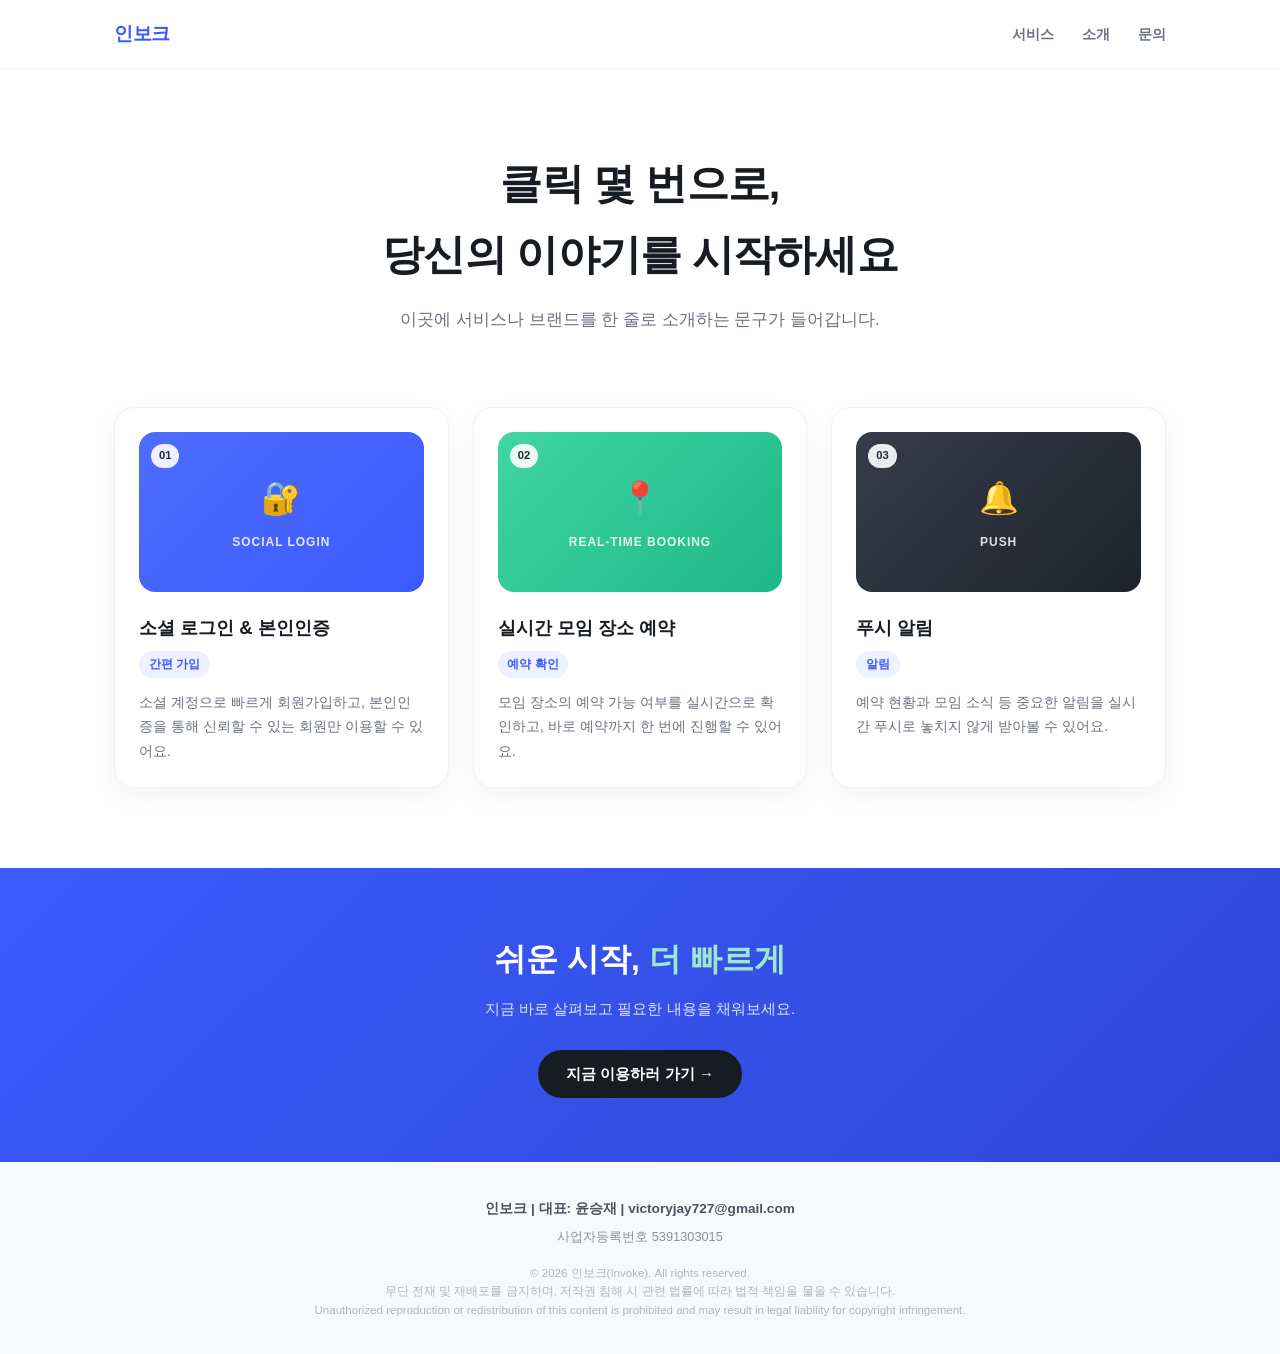
==== index.html @ 13a58f14 "기능 카드 3종을 실제 서비스 기능으로 교체 소셜 로그인/본인인증, 실시간 모임 장소 예약, 푸시 알림.  Co-Authored-By: Claude Sonnet 5 <noreply" ====
<!doctype html>
<html lang="ko">
<head>
  <meta charset="UTF-8" />
  <meta name="viewport" content="width=device-width, initial-scale=1.0" />
  <title>인보크</title>
  <link rel="stylesheet" href="style.css" />
</head>
<body>
  <header class="site-header">
    <div class="header-inner">
      <div class="logo">인보크</div>
      <nav class="nav" aria-hidden="true">
        <span>서비스</span>
        <span>소개</span>
        <span>문의</span>
      </nav>
    </div>
  </header>

  <main>
    <section class="hero">
      <h1>클릭 몇 번으로,<br />당신의 이야기를 시작하세요</h1>
      <p class="hero-sub">
        이곳에 서비스나 브랜드를 한 줄로 소개하는 문구가 들어갑니다.
      </p>
    </section>

    <section class="features">
      <div class="feature-card">
        <div class="feature-visual visual-blue">
          <span class="badge">01</span>
          <div class="mock">
            <span class="mock-icon">🔐</span>
            <span class="mock-label">SOCIAL LOGIN</span>
          </div>
        </div>
        <h3>소셜 로그인 &amp; 본인인증</h3>
        <p class="tag">간편 가입</p>
        <p class="desc">
          소셜 계정으로 빠르게 회원가입하고, 본인인증을 통해 신뢰할 수
          있는 회원만 이용할 수 있어요.
        </p>
      </div>

      <div class="feature-card">
        <div class="feature-visual visual-green">
          <span class="badge">02</span>
          <div class="mock">
            <span class="mock-icon">📍</span>
            <span class="mock-label">REAL-TIME BOOKING</span>
          </div>
        </div>
        <h3>실시간 모임 장소 예약</h3>
        <p class="tag">예약 확인</p>
        <p class="desc">
          모임 장소의 예약 가능 여부를 실시간으로 확인하고, 바로 예약까지
          한 번에 진행할 수 있어요.
        </p>
      </div>

      <div class="feature-card">
        <div class="feature-visual visual-dark">
          <span class="badge">03</span>
          <div class="mock">
            <span class="mock-icon">🔔</span>
            <span class="mock-label">PUSH</span>
          </div>
        </div>
        <h3>푸시 알림</h3>
        <p class="tag">알림</p>
        <p class="desc">
          예약 현황과 모임 소식 등 중요한 알림을 실시간 푸시로 놓치지
          않게 받아볼 수 있어요.
        </p>
      </div>
    </section>

    <section class="cta-banner">
      <h2>쉬운 시작, <span>더 빠르게</span></h2>
      <p>지금 바로 살펴보고 필요한 내용을 채워보세요.</p>
      <button class="cta-btn" type="button">지금 이용하러 가기 →</button>
    </section>
  </main>

  <footer>
    <p class="footer-brand">인보크 | 대표: 윤승재 | victoryjay727@gmail.com</p>
    <p>사업자등록번호 5391303015</p>
    <p class="copyright">
      © 2026 인보크(Invoke). All rights reserved.<br />
      무단 전재 및 재배포를 금지하며, 저작권 침해 시 관련 법률에 따라 법적 책임을 물을 수 있습니다.<br />
      Unauthorized reproduction or redistribution of this content is prohibited and may result in legal liability for copyright infringement.
    </p>
  </footer>
</body>
</html>
---- style.css ----
* {
  box-sizing: border-box;
  margin: 0;
  padding: 0;
}

html {
  scroll-behavior: smooth;
}

body {
  font-family: "Pretendard", "Apple SD Gothic Neo", "Malgun Gothic", -apple-system,
    BlinkMacSystemFont, sans-serif;
  color: #262b33;
  background: #ffffff;
  line-height: 1.7;
}

a {
  color: inherit;
  text-decoration: none;
}

/* Header */

.site-header {
  border-bottom: 1px solid #eef0f4;
  position: sticky;
  top: 0;
  background: #ffffff;
  z-index: 10;
}

.header-inner {
  max-width: 1100px;
  margin: 0 auto;
  padding: 1.1rem 1.5rem;
  display: flex;
  align-items: center;
  justify-content: space-between;
}

.logo {
  font-weight: 800;
  font-size: 1.2rem;
  letter-spacing: -0.02em;
  color: #3b5bfd;
}

.nav {
  display: flex;
  gap: 1.75rem;
  font-size: 0.9rem;
  font-weight: 600;
  color: #6b7280;
  cursor: default;
  user-select: none;
}

/* Hero */

.hero {
  max-width: 720px;
  margin: 0 auto;
  padding: clamp(3rem, 8vw, 5rem) 1.5rem clamp(1.5rem, 5vw, 2.5rem);
  text-align: center;
}

.hero h1 {
  font-size: clamp(1.6rem, 5vw, 2.6rem);
  font-weight: 800;
  letter-spacing: -0.02em;
  color: #171b22;
}

.hero-sub {
  margin-top: 1rem;
  font-size: clamp(0.95rem, 2.5vw, 1.05rem);
  color: #6b7280;
}

/* Features */

.features {
  max-width: 1100px;
  margin: 0 auto;
  padding: clamp(1rem, 4vw, 2rem) 1.5rem clamp(3rem, 8vw, 5rem);
  display: grid;
  grid-template-columns: repeat(3, 1fr);
  gap: 1.5rem;
}

@media (max-width: 820px) {
  .features {
    grid-template-columns: 1fr;
    max-width: 480px;
  }
}

.feature-card {
  background: #ffffff;
  border: 1px solid #f0f1f5;
  border-radius: 20px;
  padding: 1.5rem;
  box-shadow: 0 10px 30px rgba(20, 24, 40, 0.05);
}

.feature-visual {
  position: relative;
  border-radius: 16px;
  height: 160px;
  margin-bottom: 1.25rem;
  overflow: hidden;
}

.visual-blue {
  background: linear-gradient(135deg, #4f6bff, #3b5bfd);
}

.visual-green {
  background: linear-gradient(135deg, #3fd6a3, #1fb787);
}

.visual-dark {
  background: linear-gradient(135deg, #363c4a, #1e222c);
}

.badge {
  position: absolute;
  top: 12px;
  left: 12px;
  background: rgba(255, 255, 255, 0.9);
  color: #262b33;
  font-size: 0.7rem;
  font-weight: 800;
  padding: 0.15rem 0.5rem;
  border-radius: 999px;
}

.mock {
  position: absolute;
  inset: 0;
  display: flex;
  flex-direction: column;
  align-items: center;
  justify-content: center;
  gap: 0.4rem;
  color: #ffffff;
}

.mock-icon {
  font-size: 2rem;
}

.mock-label {
  font-size: 0.75rem;
  font-weight: 700;
  letter-spacing: 0.08em;
  opacity: 0.85;
}

.feature-card h3 {
  font-size: 1.15rem;
  font-weight: 800;
  color: #171b22;
}

.feature-card .tag {
  display: inline-block;
  margin-top: 0.5rem;
  font-size: 0.75rem;
  font-weight: 700;
  color: #3b5bfd;
  background: #eef1ff;
  padding: 0.2rem 0.6rem;
  border-radius: 999px;
}

.feature-card .desc {
  margin-top: 0.75rem;
  font-size: 0.9rem;
  color: #6b7280;
}

/* CTA banner */

.cta-banner {
  background: linear-gradient(135deg, #3b5bfd, #2f47d6);
  color: #ffffff;
  text-align: center;
  padding: clamp(2.5rem, 8vw, 4rem) 1.5rem;
}

.cta-banner h2 {
  font-size: clamp(1.4rem, 4vw, 2rem);
  font-weight: 800;
}

.cta-banner h2 span {
  color: #9fe8ce;
}

.cta-banner p {
  margin-top: 0.6rem;
  font-size: 0.95rem;
  opacity: 0.85;
}

.cta-btn {
  margin-top: 1.75rem;
  background: #171b22;
  color: #ffffff;
  border: none;
  padding: 0.85rem 1.75rem;
  border-radius: 999px;
  font-size: 0.95rem;
  font-weight: 700;
  cursor: pointer;
}

.cta-btn:hover {
  background: #2a2f3a;
}

/* Footer */

footer {
  padding: 2rem 1.5rem;
  text-align: center;
  background: #f8f9fb;
}

.footer-brand {
  font-weight: 700;
  font-size: 0.85rem;
  color: #4b5361;
  margin-bottom: 0.4rem;
}

footer p {
  font-size: 0.8rem;
  color: #8a919c;
  margin: 0.15rem 0;
}

.copyright {
  margin-top: 1rem;
  font-size: 0.72rem;
  line-height: 1.6;
  color: #b0b5bd;
}
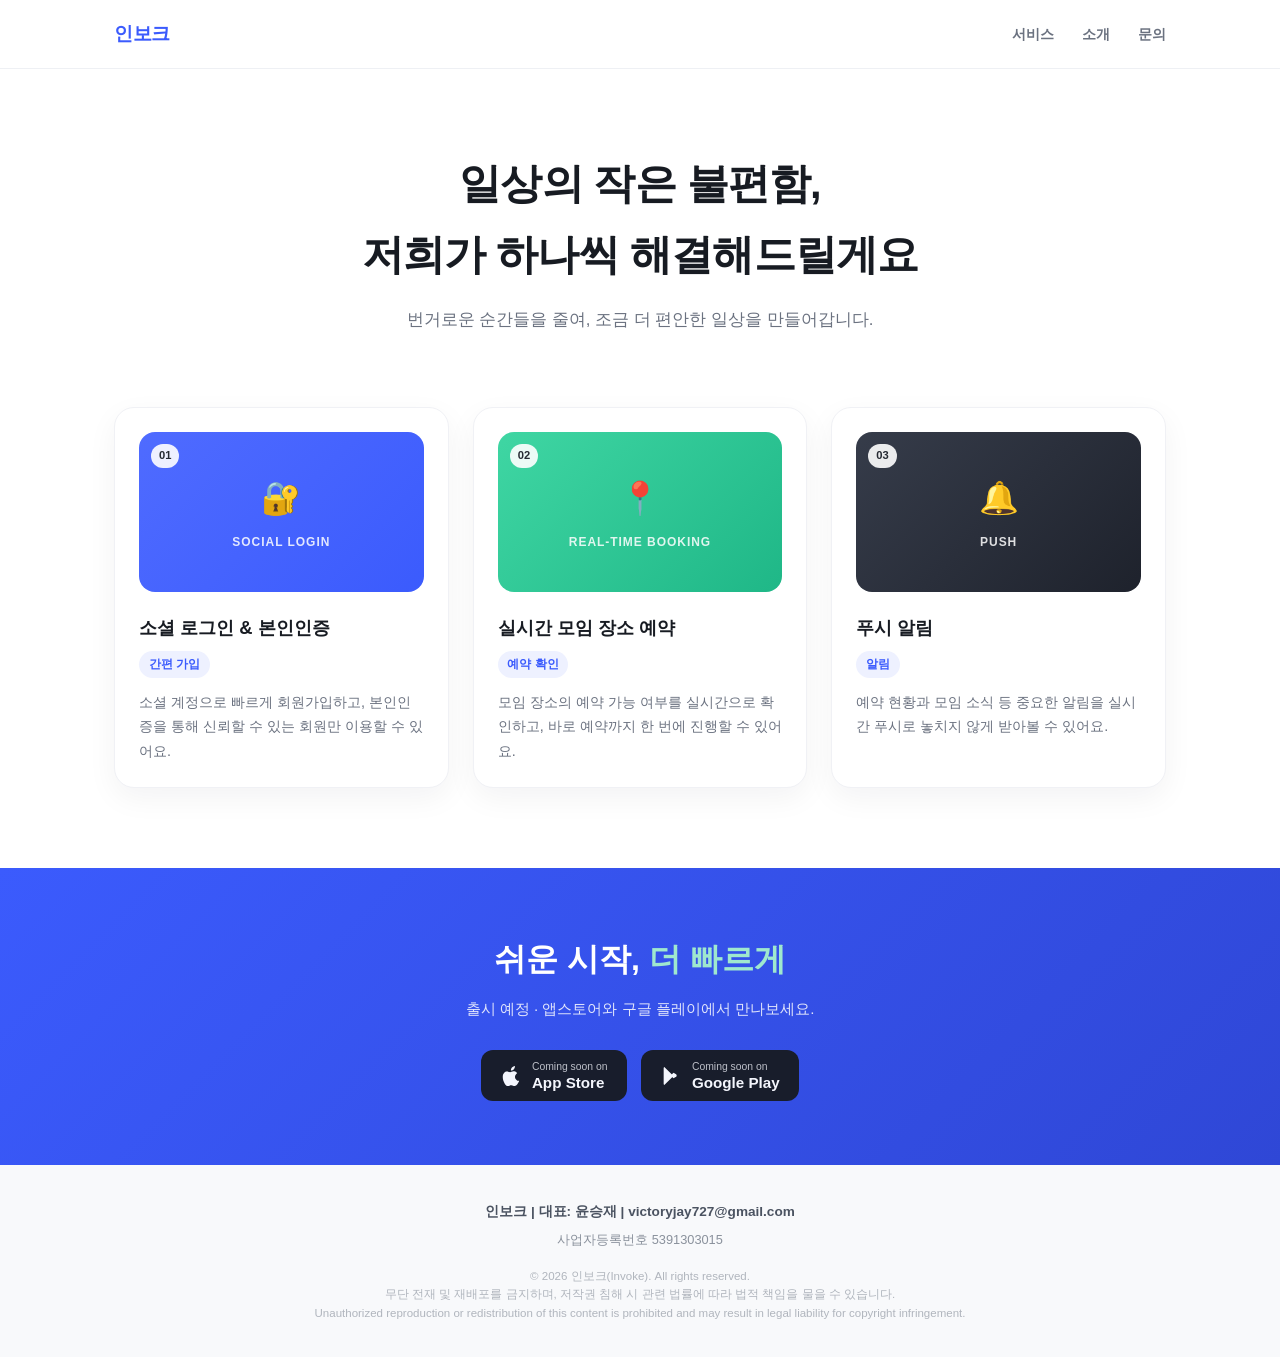
==== commit b40d40bb: "Hero 문구를 일상의 불편함 해소 컨셉으로 변경, CTA를 스토어 버튼으로 교체 앱스토어/구글 플레이 출시 예정 배지로 CTA 버튼 대체.  Co-Authored-By: Clau" ====
--- a/index.html
+++ b/index.html
@@ -20,9 +20,9 @@
 
   <main>
     <section class="hero">
-      <h1>클릭 몇 번으로,<br />당신의 이야기를 시작하세요</h1>
+      <h1>일상의 작은 불편함,<br />저희가 하나씩 해결해드릴게요</h1>
       <p class="hero-sub">
-        이곳에 서비스나 브랜드를 한 줄로 소개하는 문구가 들어갑니다.
+        번거로운 순간들을 줄여, 조금 더 편안한 일상을 만들어갑니다.
       </p>
     </section>
 
@@ -78,8 +78,28 @@
 
     <section class="cta-banner">
       <h2>쉬운 시작, <span>더 빠르게</span></h2>
-      <p>지금 바로 살펴보고 필요한 내용을 채워보세요.</p>
-      <button class="cta-btn" type="button">지금 이용하러 가기 →</button>
+      <p>출시 예정 · 앱스토어와 구글 플레이에서 만나보세요.</p>
+      <div class="store-buttons">
+        <div class="store-btn" aria-disabled="true">
+          <svg class="store-icon" viewBox="0 0 24 24" fill="currentColor" aria-hidden="true">
+            <path d="M16.365 1.43c0 1.14-.493 2.27-1.177 3.08-.744.9-1.99 1.57-2.987 1.57-.12 0-.23-.02-.3-.03-.01-.06-.04-.22-.04-.39 0-1.15.572-2.27 1.206-2.98.804-.94 2.142-1.64 3.248-1.68.03.13.05.28.05.43zm4.565 15.71c-.03.07-.463 1.58-1.518 3.12-.945 1.34-1.94 2.71-3.43 2.71-1.517 0-1.9-.88-3.63-.88-1.698 0-2.31.91-3.744.91-1.418 0-2.404-1.226-3.418-2.65C3.94 18.06 3 15.61 3 13.03c0-3.9 2.3-5.99 4.61-5.99 1.43 0 2.58.94 3.44.94.81 0 2.12-1.05 3.7-1.05.7 0 2.68.06 3.99 1.94-1.02.65-2.42 2.1-2.42 4.3 0 2.65 2.34 3.55 2.61 3.99z" />
+          </svg>
+          <span class="store-text">
+            <small>Coming soon on</small>
+            <strong>App Store</strong>
+          </span>
+        </div>
+        <div class="store-btn" aria-disabled="true">
+          <svg class="store-icon" viewBox="0 0 24 24" fill="currentColor" aria-hidden="true">
+            <path d="M4.7 2.3c-.4.2-.7.6-.7 1.1v17.2c0 .5.3.9.7 1.1l10-9.7-10-9.7z" />
+            <path d="M17.6 10.1l-2.9-1.7-3.1 3 3.1 3 2.9-1.7c.8-.5.8-1.6 0-2.6z" />
+          </svg>
+          <span class="store-text">
+            <small>Coming soon on</small>
+            <strong>Google Play</strong>
+          </span>
+        </div>
+      </div>
     </section>
   </main>
 
--- a/style.css
+++ b/style.css
@@ -206,20 +206,47 @@
   opacity: 0.85;
 }
 
-.cta-btn {
+.store-buttons {
   margin-top: 1.75rem;
+  display: flex;
+  gap: 0.9rem;
+  justify-content: center;
+  flex-wrap: wrap;
+}
+
+.store-btn {
+  display: flex;
+  align-items: center;
+  gap: 0.6rem;
   background: #171b22;
   color: #ffffff;
-  border: none;
-  padding: 0.85rem 1.75rem;
-  border-radius: 999px;
+  border-radius: 12px;
+  padding: 0.6rem 1.2rem;
+  cursor: not-allowed;
+  opacity: 0.95;
+}
+
+.store-icon {
+  width: 22px;
+  height: 22px;
+  flex-shrink: 0;
+}
+
+.store-text {
+  display: flex;
+  flex-direction: column;
+  text-align: left;
+  line-height: 1.25;
+}
+
+.store-text small {
+  font-size: 0.65rem;
+  opacity: 0.75;
+}
+
+.store-text strong {
   font-size: 0.95rem;
   font-weight: 700;
-  cursor: pointer;
-}
-
-.cta-btn:hover {
-  background: #2a2f3a;
 }
 
 /* Footer */
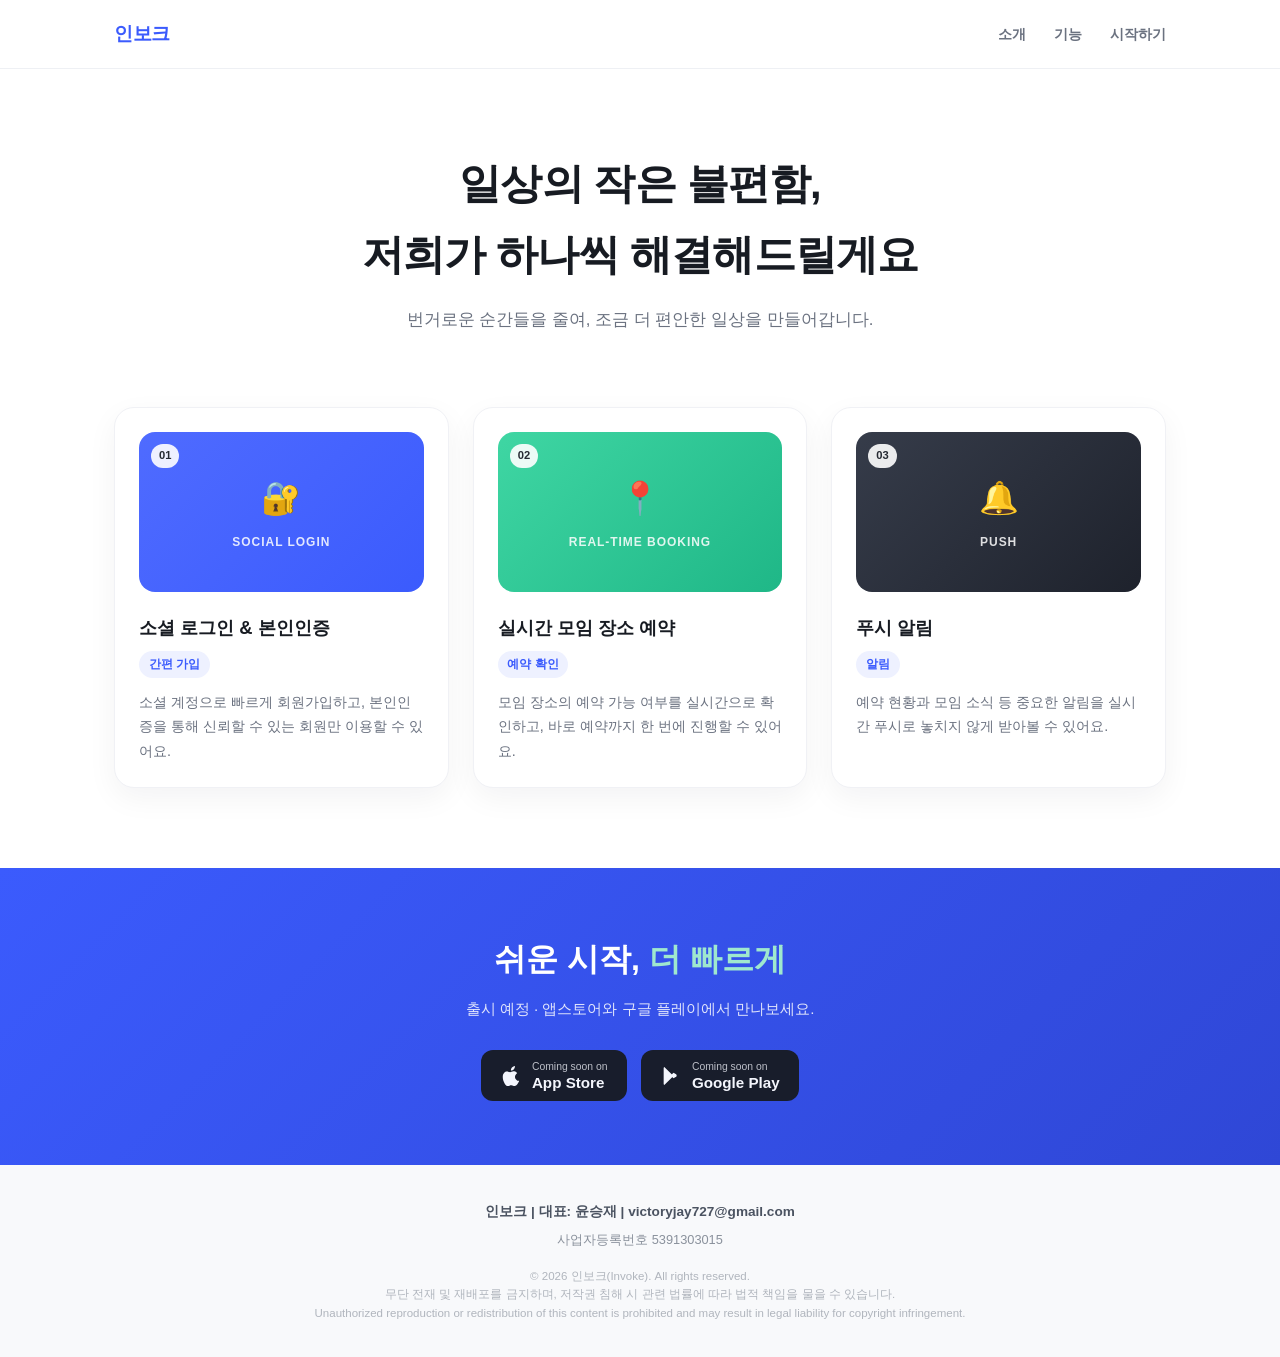
==== commit 6a9eb412: "상단 메뉴를 소개/기능/시작하기 섹션 앵커 링크로 변경 각 섹션에 id 부여, sticky 헤더에 가려지지 않도록 scroll-margin-top 적용.  Co-Authored-B" ====
--- a/index.html
+++ b/index.html
@@ -10,23 +10,23 @@
   <header class="site-header">
     <div class="header-inner">
       <div class="logo">인보크</div>
-      <nav class="nav" aria-hidden="true">
-        <span>서비스</span>
-        <span>소개</span>
-        <span>문의</span>
+      <nav class="nav">
+        <a href="#intro">소개</a>
+        <a href="#features">기능</a>
+        <a href="#start">시작하기</a>
       </nav>
     </div>
   </header>
 
   <main>
-    <section class="hero">
+    <section class="hero" id="intro">
       <h1>일상의 작은 불편함,<br />저희가 하나씩 해결해드릴게요</h1>
       <p class="hero-sub">
         번거로운 순간들을 줄여, 조금 더 편안한 일상을 만들어갑니다.
       </p>
     </section>
 
-    <section class="features">
+    <section class="features" id="features">
       <div class="feature-card">
         <div class="feature-visual visual-blue">
           <span class="badge">01</span>
@@ -76,7 +76,7 @@
       </div>
     </section>
 
-    <section class="cta-banner">
+    <section class="cta-banner" id="start">
       <h2>쉬운 시작, <span>더 빠르게</span></h2>
       <p>출시 예정 · 앱스토어와 구글 플레이에서 만나보세요.</p>
       <div class="store-buttons">
--- a/style.css
+++ b/style.css
@@ -31,6 +31,12 @@
   z-index: 10;
 }
 
+.hero,
+.features,
+.cta-banner {
+  scroll-margin-top: 72px;
+}
+
 .header-inner {
   max-width: 1100px;
   margin: 0 auto;
@@ -52,9 +58,15 @@
   gap: 1.75rem;
   font-size: 0.9rem;
   font-weight: 600;
+}
+
+.nav a {
   color: #6b7280;
-  cursor: default;
-  user-select: none;
+  transition: color 0.15s ease;
+}
+
+.nav a:hover {
+  color: #3b5bfd;
 }
 
 /* Hero */
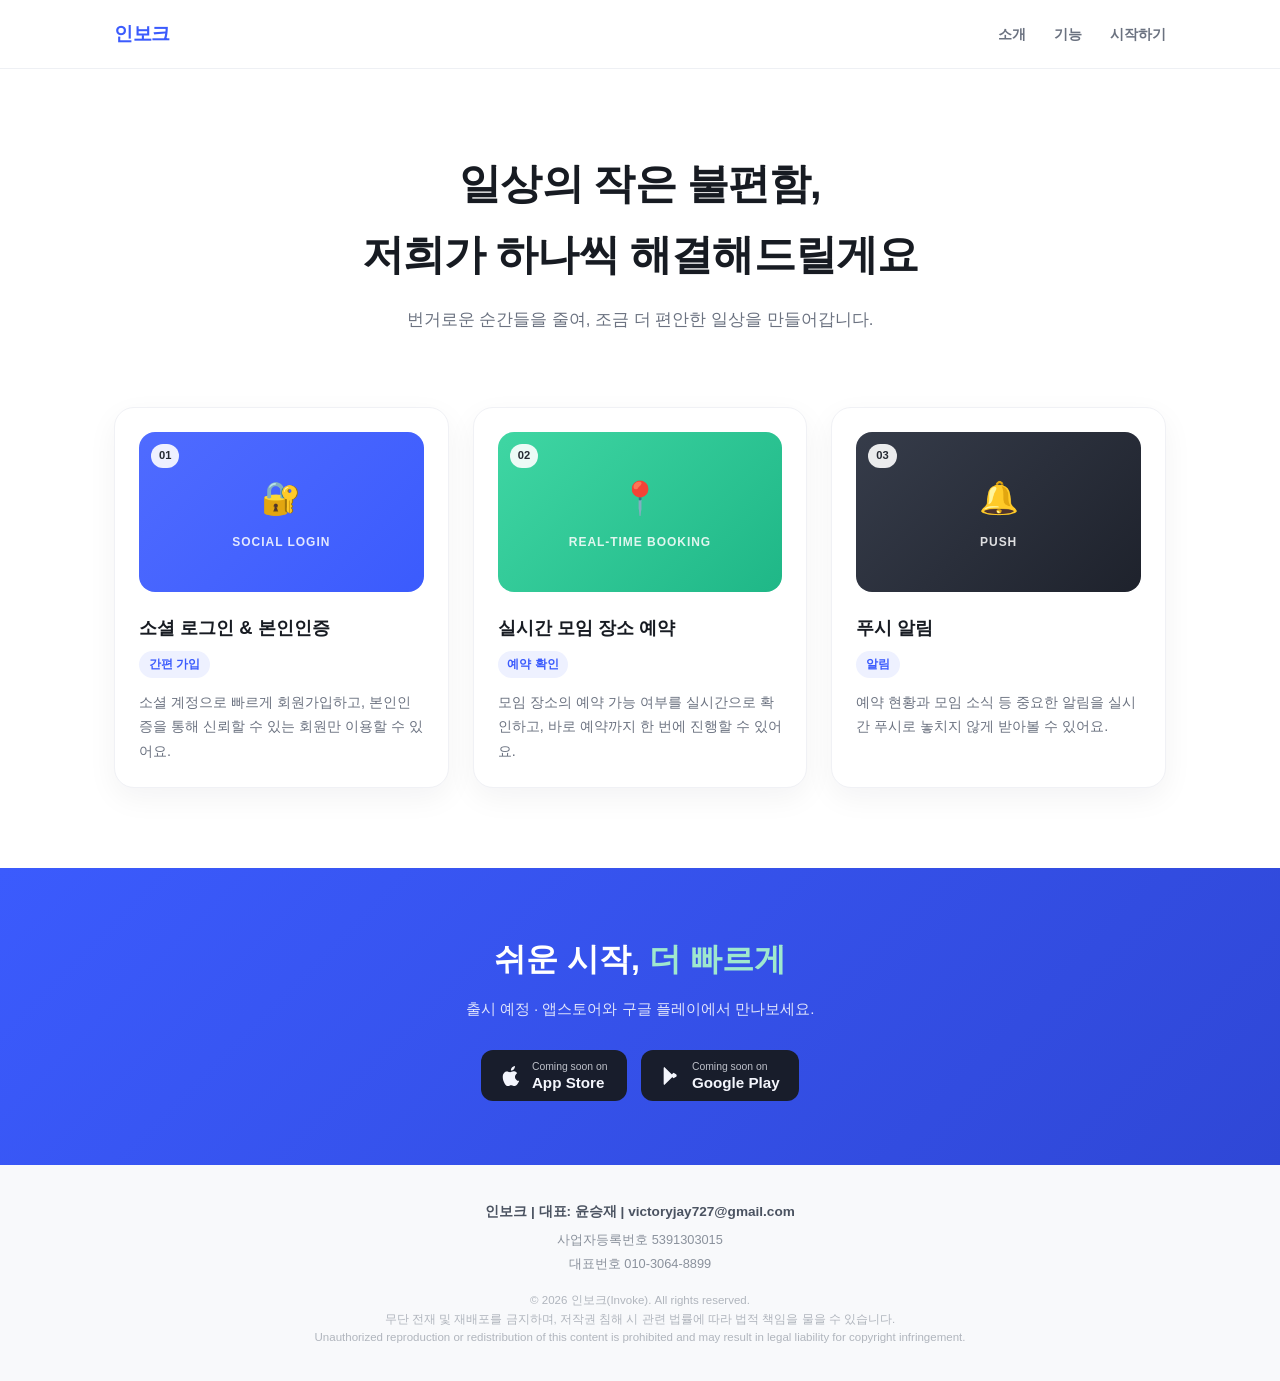
==== commit afdca066: "푸터에 대표번호 추가 Co-Authored-By: Claude Sonnet 5 <noreply@anthropic.com> Claude-Session: https://claude.a" ====
--- a/index.html
+++ b/index.html
@@ -106,6 +106,7 @@
   <footer>
     <p class="footer-brand">인보크 | 대표: 윤승재 | victoryjay727@gmail.com</p>
     <p>사업자등록번호 5391303015</p>
+    <p>대표번호 010-3064-8899</p>
     <p class="copyright">
       © 2026 인보크(Invoke). All rights reserved.<br />
       무단 전재 및 재배포를 금지하며, 저작권 침해 시 관련 법률에 따라 법적 책임을 물을 수 있습니다.<br />
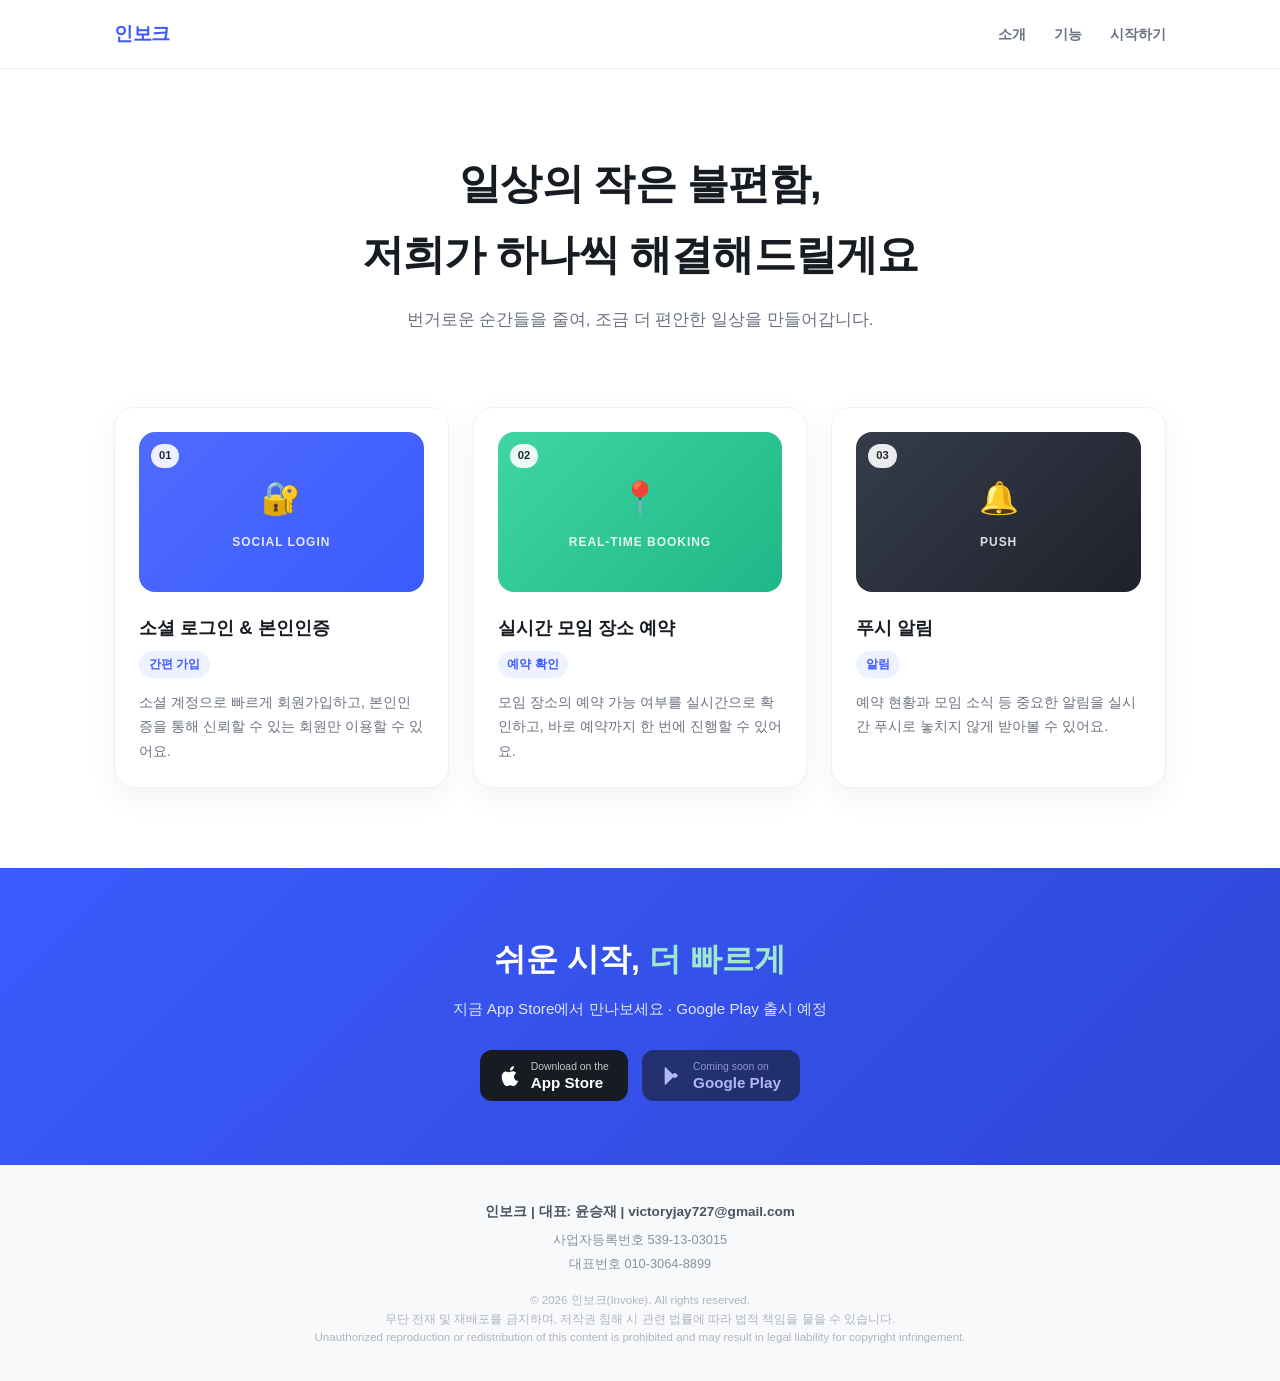
==== commit 52f88096: "App Store 링크 연결 및 푸터/배포 설정 정리 - App Store 버튼을 실제 앱(주모아) 링크로 연결, 문구를 Download on the App Store로 변경 - " ====
--- a/index.html
+++ b/index.html
@@ -4,6 +4,7 @@
   <meta charset="UTF-8" />
   <meta name="viewport" content="width=device-width, initial-scale=1.0" />
   <title>인보크</title>
+  <meta name="apple-itunes-app" content="app-id=6810958882" />
   <link rel="stylesheet" href="style.css" />
 </head>
 <body>
@@ -78,17 +79,22 @@
 
     <section class="cta-banner" id="start">
       <h2>쉬운 시작, <span>더 빠르게</span></h2>
-      <p>출시 예정 · 앱스토어와 구글 플레이에서 만나보세요.</p>
+      <p>지금 App Store에서 만나보세요 · Google Play 출시 예정</p>
       <div class="store-buttons">
-        <div class="store-btn" aria-disabled="true">
+        <a
+          class="store-btn"
+          href="https://apps.apple.com/kr/app/%EC%A3%BC%EB%AA%A8%EC%95%84/id6810958882"
+          target="_blank"
+          rel="noopener"
+        >
           <svg class="store-icon" viewBox="0 0 24 24" fill="currentColor" aria-hidden="true">
             <path d="M16.365 1.43c0 1.14-.493 2.27-1.177 3.08-.744.9-1.99 1.57-2.987 1.57-.12 0-.23-.02-.3-.03-.01-.06-.04-.22-.04-.39 0-1.15.572-2.27 1.206-2.98.804-.94 2.142-1.64 3.248-1.68.03.13.05.28.05.43zm4.565 15.71c-.03.07-.463 1.58-1.518 3.12-.945 1.34-1.94 2.71-3.43 2.71-1.517 0-1.9-.88-3.63-.88-1.698 0-2.31.91-3.744.91-1.418 0-2.404-1.226-3.418-2.65C3.94 18.06 3 15.61 3 13.03c0-3.9 2.3-5.99 4.61-5.99 1.43 0 2.58.94 3.44.94.81 0 2.12-1.05 3.7-1.05.7 0 2.68.06 3.99 1.94-1.02.65-2.42 2.1-2.42 4.3 0 2.65 2.34 3.55 2.61 3.99z" />
           </svg>
           <span class="store-text">
-            <small>Coming soon on</small>
+            <small>Download on the</small>
             <strong>App Store</strong>
           </span>
-        </div>
+        </a>
         <div class="store-btn" aria-disabled="true">
           <svg class="store-icon" viewBox="0 0 24 24" fill="currentColor" aria-hidden="true">
             <path d="M4.7 2.3c-.4.2-.7.6-.7 1.1v17.2c0 .5.3.9.7 1.1l10-9.7-10-9.7z" />
@@ -104,9 +110,9 @@
   </main>
 
   <footer>
-    <p class="footer-brand">인보크 | 대표: 윤승재 | victoryjay727@gmail.com</p>
-    <p>사업자등록번호 5391303015</p>
-    <p>대표번호 010-3064-8899</p>
+    <p class="footer-brand">인보크 | 대표: 윤승재 | <a href="mailto:victoryjay727@gmail.com">victoryjay727@gmail.com</a></p>
+    <p>사업자등록번호 539-13-03015</p>
+    <p>대표번호 <a href="tel:010-3064-8899">010-3064-8899</a></p>
     <p class="copyright">
       © 2026 인보크(Invoke). All rights reserved.<br />
       무단 전재 및 재배포를 금지하며, 저작권 침해 시 관련 법률에 따라 법적 책임을 물을 수 있습니다.<br />
--- a/style.css
+++ b/style.css
@@ -234,8 +234,17 @@
   color: #ffffff;
   border-radius: 12px;
   padding: 0.6rem 1.2rem;
+  transition: transform 0.15s ease, background 0.15s ease;
+}
+
+a.store-btn:hover {
+  background: #000000;
+  transform: translateY(-2px);
+}
+
+.store-btn[aria-disabled="true"] {
   cursor: not-allowed;
-  opacity: 0.95;
+  opacity: 0.6;
 }
 
 .store-icon {
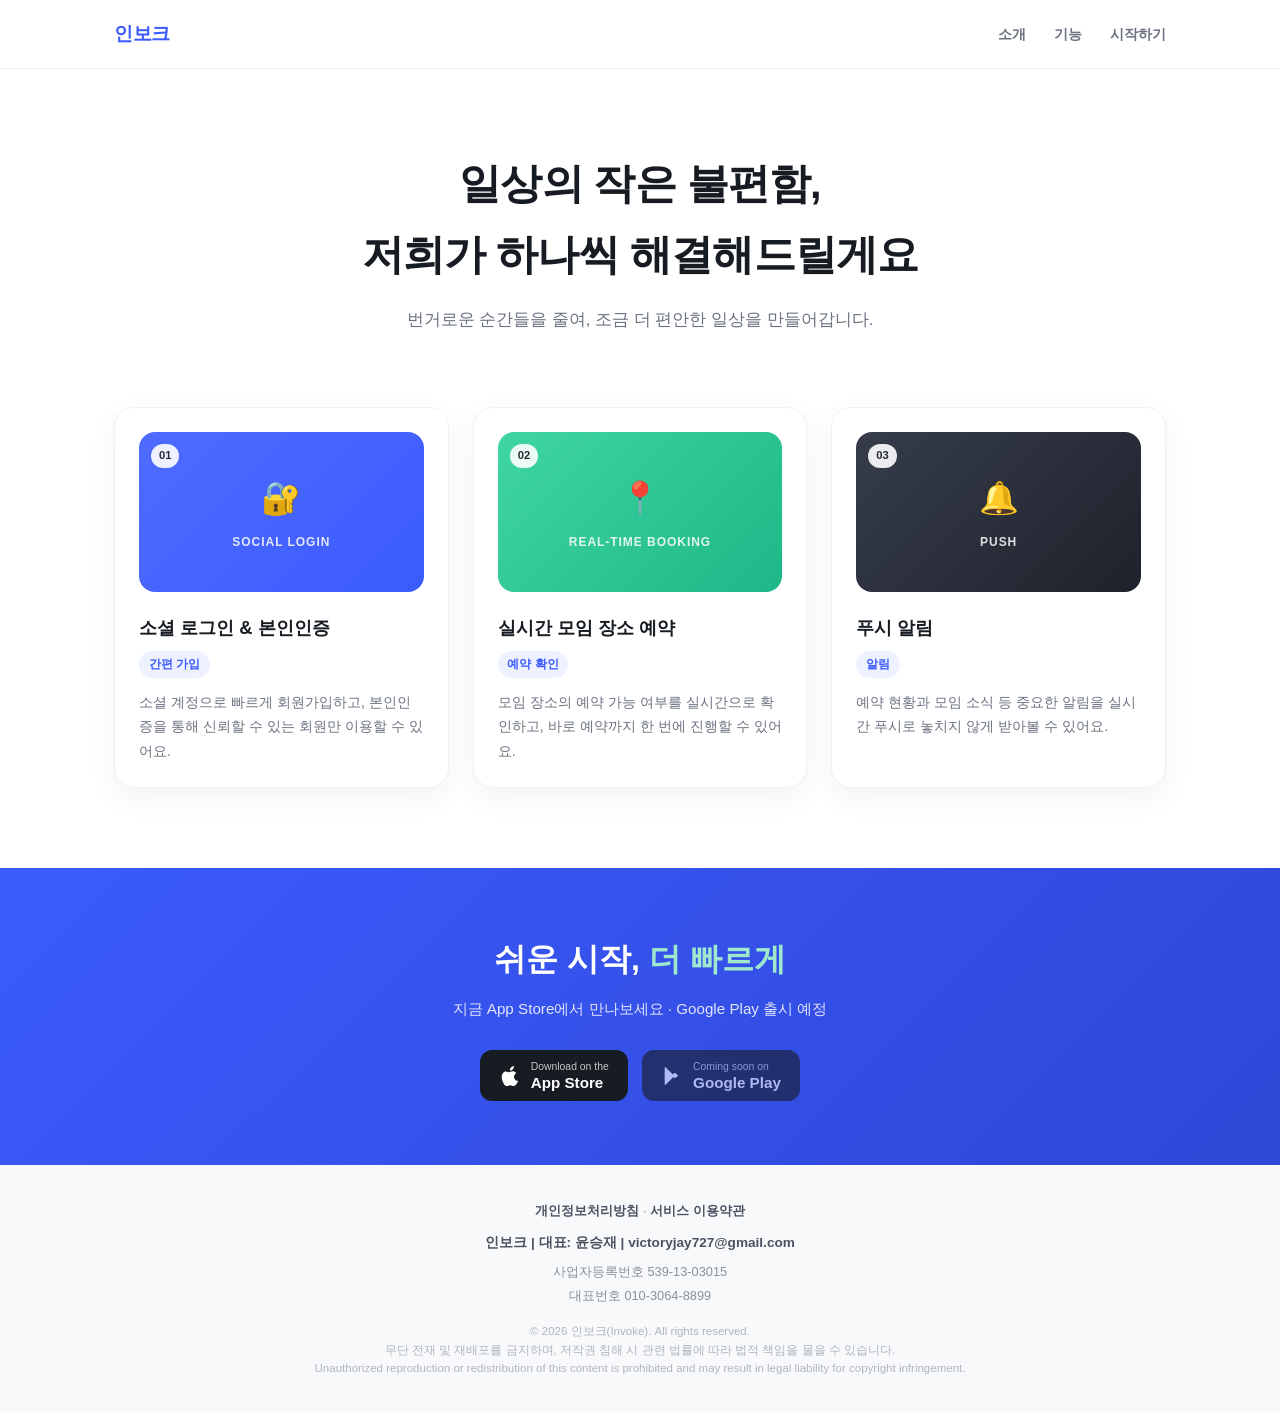
==== commit 565333de: "개인정보처리방침·서비스 이용약관 페이지 추가 - /privacy/2026-09-19.html, /terms/2026-09-19.html 추가 (서비스명: 수원제일모아) - 홈 푸터" ====
--- a/index.html
+++ b/index.html
@@ -110,6 +110,10 @@
   </main>
 
   <footer>
+    <p class="footer-links">
+      <a href="/privacy/2026-09-19.html">개인정보처리방침</a> ·
+      <a href="/terms/2026-09-19.html">서비스 이용약관</a>
+    </p>
     <p class="footer-brand">인보크 | 대표: 윤승재 | <a href="mailto:victoryjay727@gmail.com">victoryjay727@gmail.com</a></p>
     <p>사업자등록번호 539-13-03015</p>
     <p>대표번호 <a href="tel:010-3064-8899">010-3064-8899</a></p>
--- a/style.css
+++ b/style.css
@@ -297,3 +297,106 @@
   line-height: 1.6;
   color: #b0b5bd;
 }
+
+.footer-links {
+  margin-bottom: 0.6rem;
+}
+
+.footer-links a {
+  font-weight: 700;
+  color: #4b5361;
+}
+
+.footer-links a:hover {
+  color: #3b5bfd;
+}
+
+/* Legal pages */
+
+.legal {
+  max-width: 760px;
+  margin: 0 auto;
+  padding: clamp(2rem, 6vw, 3.5rem) 1.5rem;
+}
+
+.legal h1 {
+  font-size: clamp(1.5rem, 4vw, 1.9rem);
+  font-weight: 800;
+  color: #171b22;
+}
+
+.legal .effective {
+  margin-top: 0.4rem;
+  font-size: 0.85rem;
+  color: #8a919c;
+}
+
+.legal .lead {
+  margin-top: 1.5rem;
+  font-size: 0.95rem;
+}
+
+.legal h2 {
+  margin-top: 2.2rem;
+  font-size: 1.1rem;
+  font-weight: 800;
+  color: #171b22;
+}
+
+.legal h3 {
+  margin-top: 1.2rem;
+  font-size: 0.95rem;
+  font-weight: 700;
+  color: #262b33;
+}
+
+.legal p,
+.legal li,
+.legal td,
+.legal th {
+  font-size: 0.92rem;
+  color: #4b5361;
+}
+
+.legal p {
+  margin-top: 0.6rem;
+}
+
+.legal ol,
+.legal ul {
+  margin-top: 0.6rem;
+  padding-left: 1.3rem;
+}
+
+.legal li + li {
+  margin-top: 0.3rem;
+}
+
+.legal .table-wrap {
+  margin-top: 0.8rem;
+  overflow-x: auto;
+}
+
+.legal table {
+  width: 100%;
+  border-collapse: collapse;
+  min-width: 480px;
+}
+
+.legal th,
+.legal td {
+  border: 1px solid #e5e7eb;
+  padding: 0.55rem 0.7rem;
+  text-align: left;
+  vertical-align: top;
+}
+
+.legal th {
+  background: #f8f9fb;
+  font-weight: 700;
+  color: #262b33;
+}
+
+.legal a {
+  color: #3b5bfd;
+}
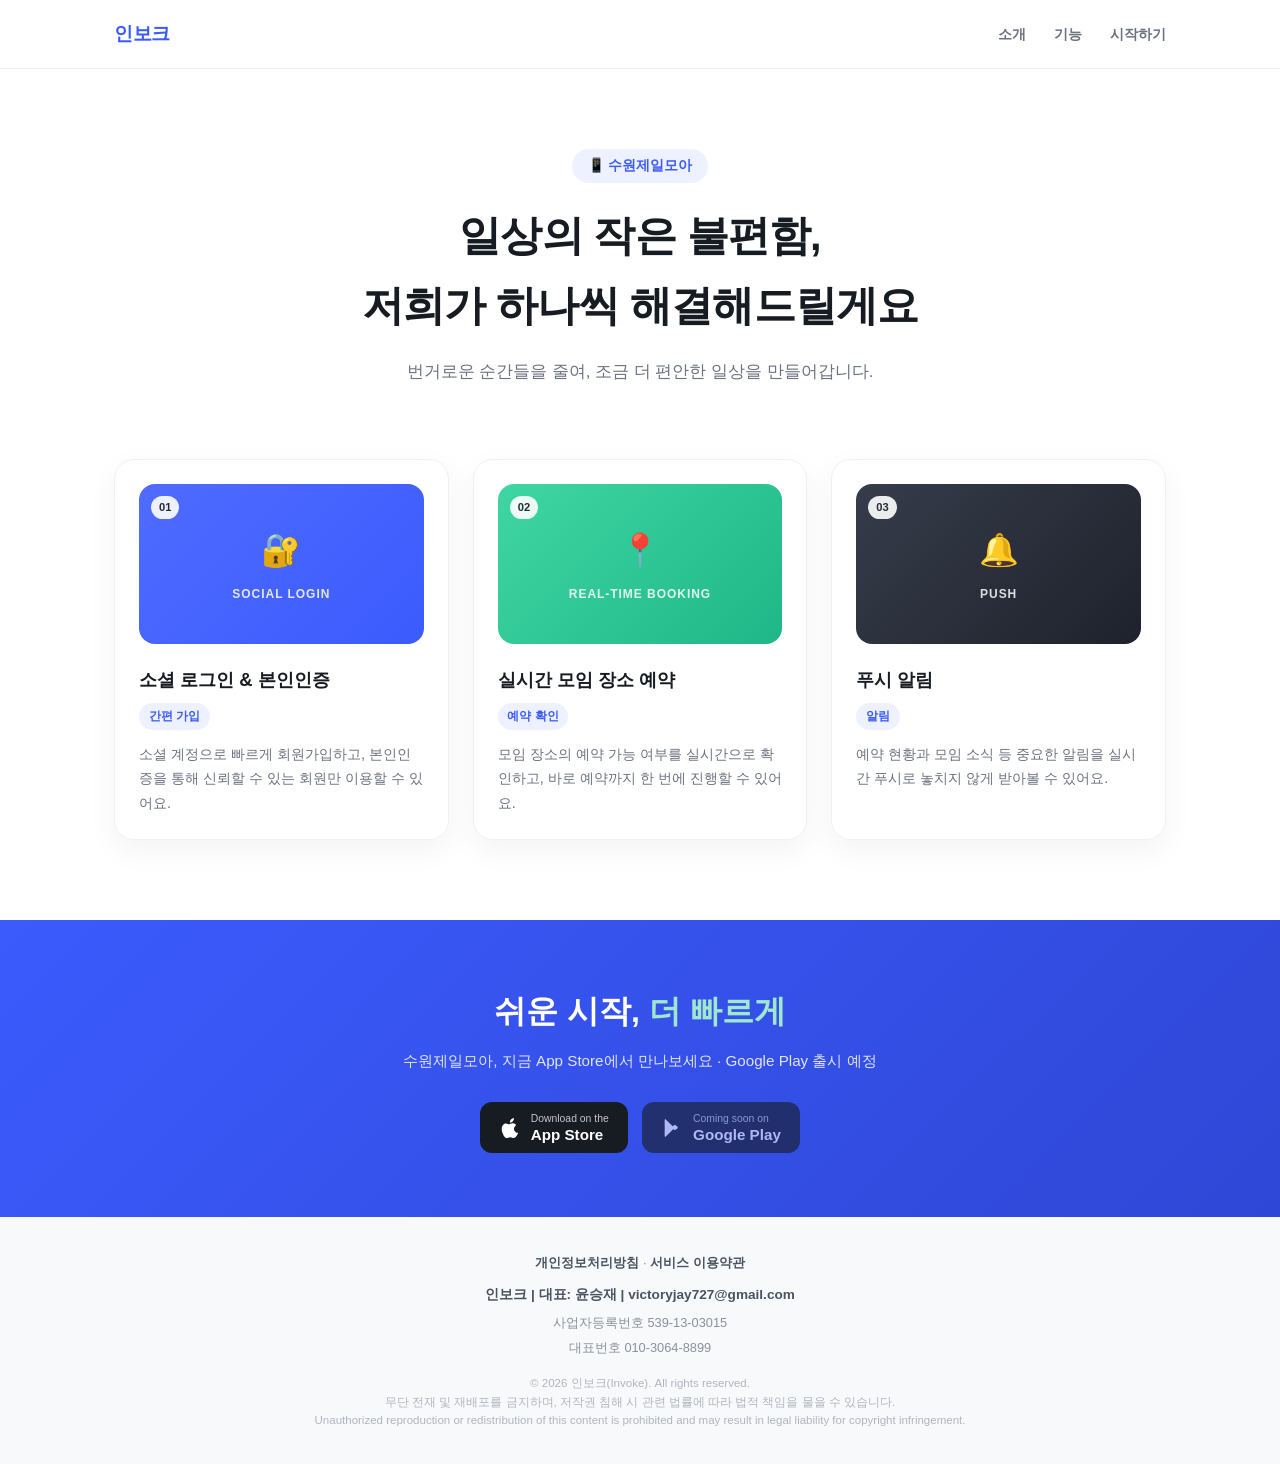
==== commit a4d84b6f: "홈 화면에 대표 앱 이름(수원제일모아) 표시 Co-Authored-By: Claude Opus 5.5 <noreply@anthropic.com> Claude-Session: htt" ====
--- a/index.html
+++ b/index.html
@@ -21,6 +21,7 @@
 
   <main>
     <section class="hero" id="intro">
+      <p class="hero-app">📱 수원제일모아</p>
       <h1>일상의 작은 불편함,<br />저희가 하나씩 해결해드릴게요</h1>
       <p class="hero-sub">
         번거로운 순간들을 줄여, 조금 더 편안한 일상을 만들어갑니다.
@@ -79,7 +80,7 @@
 
     <section class="cta-banner" id="start">
       <h2>쉬운 시작, <span>더 빠르게</span></h2>
-      <p>지금 App Store에서 만나보세요 · Google Play 출시 예정</p>
+      <p>수원제일모아, 지금 App Store에서 만나보세요 · Google Play 출시 예정</p>
       <div class="store-buttons">
         <a
           class="store-btn"
--- a/style.css
+++ b/style.css
@@ -76,6 +76,17 @@
   margin: 0 auto;
   padding: clamp(3rem, 8vw, 5rem) 1.5rem clamp(1.5rem, 5vw, 2.5rem);
   text-align: center;
+}
+
+.hero-app {
+  display: inline-block;
+  margin-bottom: 1.1rem;
+  padding: 0.35rem 0.95rem;
+  border-radius: 999px;
+  background: #eef1ff;
+  color: #3b5bfd;
+  font-size: 0.85rem;
+  font-weight: 700;
 }
 
 .hero h1 {
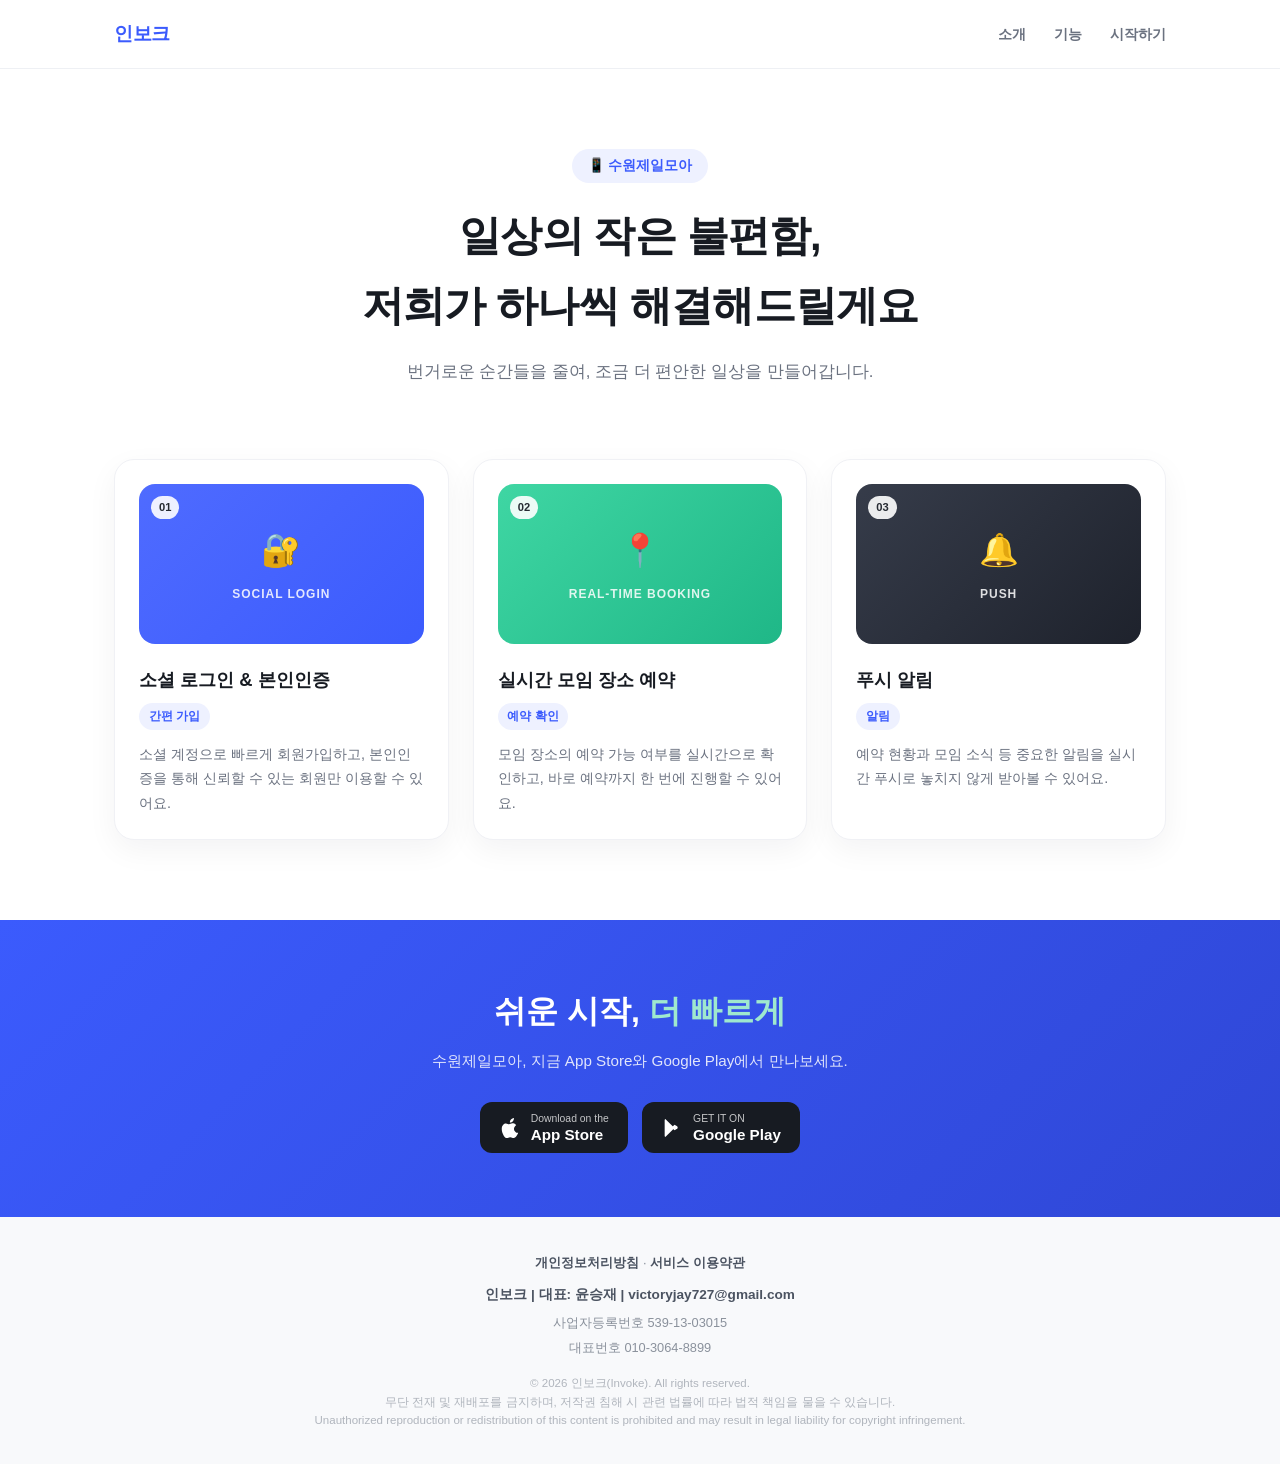
==== commit 8ff7822c: "Google Play 링크 연결 및 App Store 링크 갱신 - Google Play 버튼을 실제 스토어 링크로 연결, 문구를 GET IT ON Google Play로 변경 -" ====
--- a/index.html
+++ b/index.html
@@ -80,11 +80,11 @@
 
     <section class="cta-banner" id="start">
       <h2>쉬운 시작, <span>더 빠르게</span></h2>
-      <p>수원제일모아, 지금 App Store에서 만나보세요 · Google Play 출시 예정</p>
+      <p>수원제일모아, 지금 App Store와 Google Play에서 만나보세요.</p>
       <div class="store-buttons">
         <a
           class="store-btn"
-          href="https://apps.apple.com/kr/app/%EC%A3%BC%EB%AA%A8%EC%95%84/id6810958882"
+          href="https://apps.apple.com/kr/app/%EC%88%98%EC%9B%90%EC%A0%9C%EC%9D%BC%EB%AA%A8%EC%95%84/id6810958882"
           target="_blank"
           rel="noopener"
         >
@@ -96,16 +96,21 @@
             <strong>App Store</strong>
           </span>
         </a>
-        <div class="store-btn" aria-disabled="true">
+        <a
+          class="store-btn"
+          href="https://play.google.com/store/apps/details?id=com.jumoaapp"
+          target="_blank"
+          rel="noopener"
+        >
           <svg class="store-icon" viewBox="0 0 24 24" fill="currentColor" aria-hidden="true">
             <path d="M4.7 2.3c-.4.2-.7.6-.7 1.1v17.2c0 .5.3.9.7 1.1l10-9.7-10-9.7z" />
             <path d="M17.6 10.1l-2.9-1.7-3.1 3 3.1 3 2.9-1.7c.8-.5.8-1.6 0-2.6z" />
           </svg>
           <span class="store-text">
-            <small>Coming soon on</small>
+            <small>GET IT ON</small>
             <strong>Google Play</strong>
           </span>
-        </div>
+        </a>
       </div>
     </section>
   </main>
--- a/style.css
+++ b/style.css
@@ -253,11 +253,6 @@
   transform: translateY(-2px);
 }
 
-.store-btn[aria-disabled="true"] {
-  cursor: not-allowed;
-  opacity: 0.6;
-}
-
 .store-icon {
   width: 22px;
   height: 22px;
